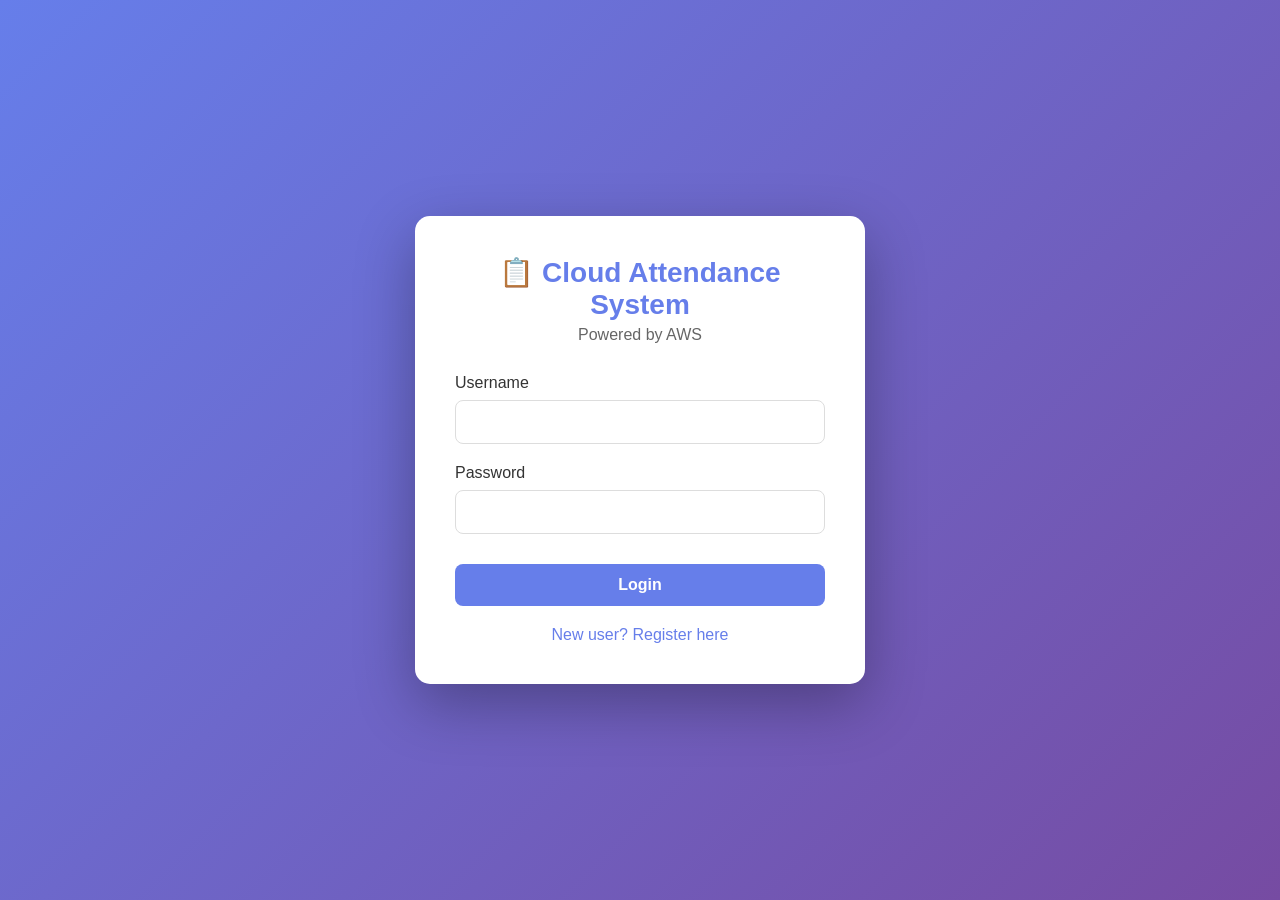
==== frontend/admin.html @ d003680c "Initial commit: Cloud Attendance System" ====
<!DOCTYPE html>
<html lang="en">
<head>
    <meta charset="UTF-8">
    <meta name="viewport" content="width=device-width, initial-scale=1.0">
    <title>Admin Dashboard - Cloud Attendance System</title>
    <link rel="stylesheet" href="style.css">
</head>
<body>
    <nav class="navbar">
        <div class="nav-brand">📋 Admin Dashboard</div>
        <div class="nav-user">
            <span id="adminName"></span>
            <button onclick="logout()" class="logout-btn">Logout</button>
        </div>
    </nav>
    
    <div class="dashboard-container">
        <div class="sidebar">
            <button onclick="showAdminSection('overview')" class="sidebar-btn">📊 Overview</button>
            <button onclick="showAdminSection('students')" class="sidebar-btn">👨‍🎓 Manage Students</button>
            <button onclick="showAdminSection('reports')" class="sidebar-btn">📄 Generate Reports</button>
            <button onclick="showAdminSection('settings')" class="sidebar-btn">⚙️ Settings</button>
        </div>
        
        <div class="main-content">
            <!-- Overview Section -->
            <div id="overviewSection" class="section">
                <h2>System Overview</h2>
                <div class="stats-cards" id="statsCards"></div>
                <div class="card">
                    <h3>Daily Attendance Trend</h3>
                    <div id="attendanceChart" class="chart-container"></div>
                </div>
                <div class="card">
                    <h3>Student Attendance Percentage</h3>
                    <div id="studentStats" class="records-table"></div>
                </div>
            </div>
            
            <!-- Manage Students Section -->
            <div id="studentsSection" class="section" style="display: none;">
                <h2>Manage Students</h2>
                <div class="card">
                    <h3>Add New Student</h3>
                    <div class="form-row">
                        <div class="input-group">
                            <label>Student ID</label>
                            <input type="text" id="newStudentId" placeholder="e.g., 23021541027">
                        </div>
                        <div class="input-group">
                            <label>Student Name</label>
                            <input type="text" id="newStudentName" placeholder="Full Name">
                        </div>
                        <div class="input-group">
                            <label>Department</label>
                            <input type="text" id="newStudentDept" placeholder="Department">
                        </div>
                        <button onclick="addStudent()" class="primary-btn">Add Student</button>
                    </div>
                </div>
                <div class="card">
                    <h3>Student List</h3>
                    <div id="studentList" class="records-table"></div>
                </div>
            </div>
            
            <!-- Reports Section -->
            <div id="reportsSection" class="section" style="display: none;">
                <h2>Generate Reports</h2>
                <div class="card">
                    <div class="input-group">
                        <label>Report Type</label>
                        <select id="reportType">
                            <option value="daily">Daily Report</option>
                            <option value="monthly">Monthly Report</option>
                        </select>
                    </div>
                    <div class="input-group">
                        <label>Date</label>
                        <input type="date" id="reportDate">
                    </div>
                    <button onclick="generateReport()" class="primary-btn">Generate Report</button>
                    <div id="reportResult" class="message"></div>
                </div>
            </div>
            
            <!-- Settings Section -->
            <div id="settingsSection" class="section" style="display: none;">
                <h2>System Settings</h2>
                <div class="card">
                    <h3>API Configuration</h3>
                    <div class="input-group">
                        <label>API Endpoint</label>
                        <input type="text" id="apiEndpoint" readonly>
                    </div>
                    <button onclick="testConnection()" class="secondary-btn">Test Connection</button>
                    <div id="connectionStatus"></div>
                </div>
            </div>
        </div>
    </div>
    
    <script src="script.js"></script>
</body>
</html>
---- frontend/style.css ----
/* Styling */
* {
    margin: 0;
    padding: 0;
    box-sizing: border-box;
}

body {
    font-family: 'Segoe UI', Tahoma, Geneva, Verdana, sans-serif;
    background: linear-gradient(135deg, #667eea 0%, #764ba2 100%);
    min-height: 100vh;
}

/* Login Styles */
.container {
    display: flex;
    justify-content: center;
    align-items: center;
    min-height: 100vh;
    padding: 20px;
}

.login-card, .register-card {
    background: white;
    border-radius: 15px;
    padding: 40px;
    width: 100%;
    max-width: 450px;
    box-shadow: 0 20px 60px rgba(0,0,0,0.3);
}

.logo {
    text-align: center;
    margin-bottom: 30px;
}

.logo h1 {
    color: #667eea;
    font-size: 28px;
}

.logo p {
    color: #666;
    margin-top: 5px;
}

.input-group {
    margin-bottom: 20px;
}

.input-group label {
    display: block;
    margin-bottom: 8px;
    color: #333;
    font-weight: 500;
}

.input-group input, .input-group select {
    width: 100%;
    padding: 12px;
    border: 1px solid #ddd;
    border-radius: 8px;
    font-size: 16px;
    transition: border-color 0.3s;
}

.input-group input:focus, .input-group select:focus {
    outline: none;
    border-color: #667eea;
}

button {
    width: 100%;
    padding: 12px;
    background: #667eea;
    color: white;
    border: none;
    border-radius: 8px;
    font-size: 16px;
    font-weight: 600;
    cursor: pointer;
    transition: background 0.3s;
    margin-top: 10px;
}

button:hover {
    background: #5a67d8;
}

.register-link {
    text-align: center;
    margin-top: 20px;
}

.register-link a {
    color: #667eea;
    text-decoration: none;
}

/* Dashboard Styles */
.navbar {
    background: white;
    padding: 15px 30px;
    display: flex;
    justify-content: space-between;
    align-items: center;
    box-shadow: 0 2px 10px rgba(0,0,0,0.1);
}

.nav-brand {
    font-size: 22px;
    font-weight: bold;
    color: #667eea;
}

.logout-btn {
    width: auto;
    padding: 8px 20px;
    background: #e53e3e;
    margin-top: 0;
    margin-left: 15px;
}

.dashboard-container {
    display: flex;
    min-height: calc(100vh - 70px);
}

.sidebar {
    width: 250px;
    background: white;
    padding: 20px;
    box-shadow: 2px 0 10px rgba(0,0,0,0.1);
}

.sidebar-btn {
    width: 100%;
    text-align: left;
    background: #f7fafc;
    color: #333;
    margin-bottom: 10px;
    padding: 12px 15px;
}

.sidebar-btn:hover {
    background: #667eea;
    color: white;
}

.main-content {
    flex: 1;
    padding: 30px;
}

.section {
    animation: fadeIn 0.3s ease;
}

@keyframes fadeIn {
    from { opacity: 0; transform: translateY(20px); }
    to { opacity: 1; transform: translateY(0); }
}

.card {
    background: white;
    border-radius: 10px;
    padding: 25px;
    margin-top: 20px;
    box-shadow: 0 2px 10px rgba(0,0,0,0.1);
}

.card h3 {
    margin-bottom: 15px;
    color: #333;
}

.primary-btn {
    width: auto;
    padding: 10px 25px;
    margin-top: 10px;
}

.records-table {
    margin-top: 20px;
    overflow-x: auto;
}

.records-table table {
    width: 100%;
    border-collapse: collapse;
}

.records-table th, .records-table td {
    padding: 12px;
    text-align: left;
    border-bottom: 1px solid #eee;
}

.records-table th {
    background: #f7fafc;
    font-weight: 600;
}

.message {
    margin-top: 15px;
    padding: 10px;
    border-radius: 5px;
}

.message.success {
    background: #c6f6d5;
    color: #22543d;
}

.message.error {
    background: #fed7d7;
    color: #742a2a;
}

.stats-grid {
    display: grid;
    grid-template-columns: repeat(auto-fit, minmax(250px, 1fr));
    gap: 20px;
    margin-top: 20px;
}

.stat-card {
    background: white;
    padding: 20px;
    border-radius: 10px;
    text-align: center;
    box-shadow: 0 2px 10px rgba(0,0,0,0.1);
}

.stat-card h3 {
    color: #667eea;
    font-size: 32px;
    margin: 10px 0;
}

.stats-cards {
    display: grid;
    grid-template-columns: repeat(auto-fit, minmax(200px, 1fr));
    gap: 20px;
    margin-bottom: 20px;
}

.form-row {
    display: grid;
    grid-template-columns: 1fr 1fr 1fr auto;
    gap: 15px;
    align-items: end;
}

@media (max-width: 768px) {
    .dashboard-container {
        flex-direction: column;
    }
    
    .sidebar {
        width: 100%;
        display: flex;
        overflow-x: auto;
    }
    
    .sidebar-btn {
        width: auto;
        margin-right: 10px;
    }
    
    .form-row {
        grid-template-columns: 1fr;
    }
}
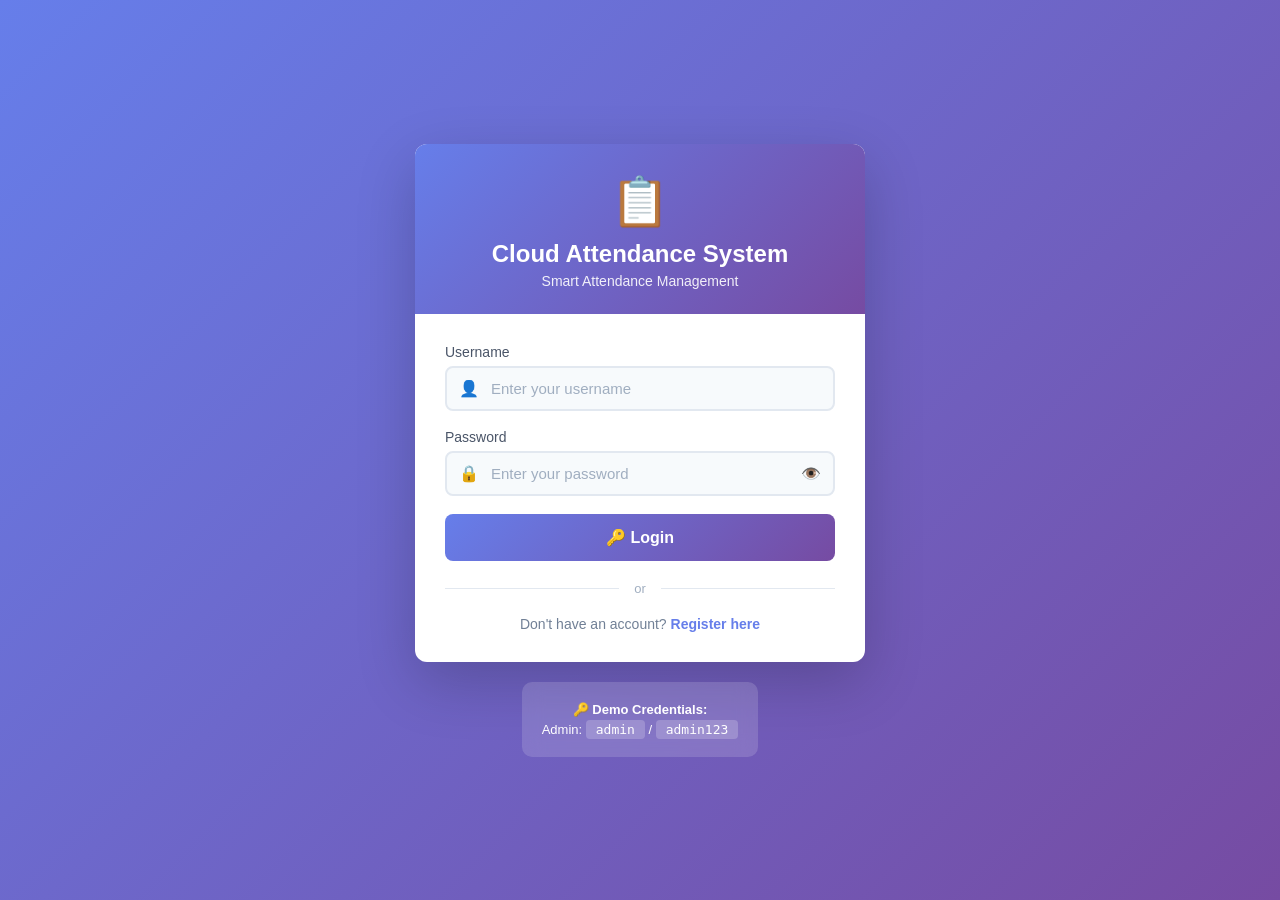
==== commit 8afd4bef: "Final production code with updated URLs and app password" ====
--- a/frontend/admin.html
+++ b/frontend/admin.html
@@ -17,87 +17,128 @@
     
     <div class="dashboard-container">
         <div class="sidebar">
-            <button onclick="showAdminSection('overview')" class="sidebar-btn">📊 Overview</button>
+            <button onclick="showAdminSection('overview')" class="sidebar-btn active">📊 Overview</button>
             <button onclick="showAdminSection('students')" class="sidebar-btn">👨‍🎓 Manage Students</button>
-            <button onclick="showAdminSection('reports')" class="sidebar-btn">📄 Generate Reports</button>
+            <button onclick="showAdminSection('credentials')" class="sidebar-btn">🔑 Generate Credentials</button>
+            <button onclick="showAdminSection('attendance')" class="sidebar-btn">📋 View Attendance</button>
+            <button onclick="showAdminSection('reports')" class="sidebar-btn">📄 Reports</button>
+            <button onclick="showAdminSection('leave')" class="sidebar-btn">📝 Leave Applications</button>
             <button onclick="showAdminSection('settings')" class="sidebar-btn">⚙️ Settings</button>
         </div>
         
         <div class="main-content">
-            <!-- Overview Section -->
+            
+            <!-- ========== OVERVIEW ========== -->
             <div id="overviewSection" class="section">
-                <h2>System Overview</h2>
-                <div class="stats-cards" id="statsCards"></div>
-                <div class="card">
-                    <h3>Daily Attendance Trend</h3>
-                    <div id="attendanceChart" class="chart-container"></div>
-                </div>
-                <div class="card">
-                    <h3>Student Attendance Percentage</h3>
-                    <div id="studentStats" class="records-table"></div>
+                <h2>📊 System Overview</h2>
+                <div class="stats-cards" id="statsCards">
+                    <div class="stat-card"><h3 id="totalStudents">0</h3><p>Total Students</p></div>
+                    <div class="stat-card"><h3 id="totalUsers">0</h3><p>Total Users</p></div>
+                    <div class="stat-card"><h3 id="totalPresent">0</h3><p>Total Present</p></div>
+                    <div class="stat-card"><h3 id="totalLeave">0</h3><p>Total Leave</p></div>
+                    <div class="stat-card"><h3 id="totalAbsent">0</h3><p>Total Absent</p></div>
+                    <div class="stat-card"><h3 id="attendancePercentage">0%</h3><p>Overall Attendance</p></div>
                 </div>
             </div>
             
-            <!-- Manage Students Section -->
+            <!-- ========== MANAGE STUDENTS ========== -->
             <div id="studentsSection" class="section" style="display: none;">
-                <h2>Manage Students</h2>
+                <h2>👨‍🎓 Manage Students</h2>
                 <div class="card">
-                    <h3>Add New Student</h3>
-                    <div class="form-row">
-                        <div class="input-group">
-                            <label>Student ID</label>
-                            <input type="text" id="newStudentId" placeholder="e.g., 23021541027">
-                        </div>
-                        <div class="input-group">
-                            <label>Student Name</label>
-                            <input type="text" id="newStudentName" placeholder="Full Name">
-                        </div>
-                        <div class="input-group">
-                            <label>Department</label>
-                            <input type="text" id="newStudentDept" placeholder="Department">
-                        </div>
-                        <button onclick="addStudent()" class="primary-btn">Add Student</button>
+                    <h3>➕ Add New Student</h3>
+                    <div class="form-grid">
+                        <div class="input-group"><label>Student ID *</label><input type="text" id="newStudentId" placeholder="e.g., 24021541027"></div>
+                        <div class="input-group"><label>Full Name *</label><input type="text" id="newStudentName" placeholder="Full Name"></div>
+                        <div class="input-group"><label>Email</label><input type="email" id="newStudentEmail" placeholder="student@example.com"></div>
+                        <div class="input-group"><label>Department</label><select id="newStudentDept"><option value="Science">Science</option><option value="Arts">Arts</option><option value="Commerce">Commerce</option><option value="Engineering">Engineering</option><option value="Medical">Medical</option><option value="Other">Other</option></select></div>
+                        <div class="input-group"><label>Branch</label><input type="text" id="newStudentBranch" placeholder="e.g., Computer Science"></div>
+                        <div class="input-group"><label>Batch/Year</label><select id="newStudentBatch"><option value="1st Year">1st Year</option><option value="2nd Year">2nd Year</option><option value="3rd Year">3rd Year</option><option value="4th Year">4th Year</option><option value="Final Year">Final Year</option></select></div>
+                        <div class="input-group"><label>Admission Year</label><input type="number" id="newStudentYear" placeholder="2024" value="2024"></div>
+                        <div class="input-group" style="display: flex; align-items: flex-end;"><button onclick="addStudent()" class="primary-btn" style="width: 100%;">➕ Add Student</button></div>
                     </div>
                 </div>
+                
                 <div class="card">
-                    <h3>Student List</h3>
+                    <h3>📋 Student List</h3>
                     <div id="studentList" class="records-table"></div>
                 </div>
             </div>
             
-            <!-- Reports Section -->
+            <!-- ========== GENERATE CREDENTIALS ========== -->
+            <div id="credentialsSection" class="section" style="display: none;">
+                <h2>🔑 Generate Student Credentials</h2>
+                <div class="card">
+                    <h3>📧 Send Login Credentials to Student</h3>
+                    <div class="form-grid">
+                        <div class="input-group"><label>Student ID *</label><input type="text" id="credStudentId" placeholder="e.g., 24021541027"></div>
+                        <div class="input-group"><label>Student Name *</label><input type="text" id="credStudentName" placeholder="Full Name"></div>
+                        <div class="input-group"><label>Student Email *</label><input type="email" id="credStudentEmail" placeholder="student@example.com"></div>
+                        <div class="input-group"><label>Department</label><select id="credStudentDept"><option value="Science">Science</option><option value="Arts">Arts</option><option value="Commerce">Commerce</option><option value="Engineering">Engineering</option><option value="Medical">Medical</option><option value="Other">Other</option></select></div>
+                        <div class="input-group"><label>Branch</label><input type="text" id="credStudentBranch" placeholder="e.g., Computer Science"></div>
+                        <div class="input-group"><label>Batch/Year</label><select id="credStudentBatch"><option value="1st Year">1st Year</option><option value="2nd Year">2nd Year</option><option value="3rd Year">3rd Year</option><option value="4th Year">4th Year</option><option value="Final Year">Final Year</option></select></div>
+                        <div class="input-group"><label>Admission Year</label><input type="number" id="credStudentYear" placeholder="2024" value="2024"></div>
+                        <div class="input-group" style="display: flex; align-items: flex-end;"><button onclick="generateStudentCredentials()" class="primary-btn" style="width: 100%;">📧 Generate & Send</button></div>
+                    </div>
+                    <div id="credentialResult" class="message" style="margin-top: 15px;"></div>
+                </div>
+            </div>
+            
+            <!-- ========== VIEW ATTENDANCE ========== -->
+            <div id="attendanceSection" class="section" style="display: none;">
+                <h2>📋 View Attendance</h2>
+                <div class="card">
+                    <h3>🔍 Filter Attendance</h3>
+                    <div class="filter-bar">
+                        <div class="input-group"><label>Student ID</label><input type="text" id="attendanceStudentId" placeholder="Enter Student ID"></div>
+                        <div class="input-group"><label>Department</label><select id="attendanceDepartment"><option value="">All</option><option value="Science">Science</option><option value="Arts">Arts</option><option value="Commerce">Commerce</option><option value="Engineering">Engineering</option><option value="Medical">Medical</option></select></div>
+                        <div class="input-group"><label>Batch</label><select id="attendanceBatch"><option value="">All</option><option value="1st Year">1st Year</option><option value="2nd Year">2nd Year</option><option value="3rd Year">3rd Year</option><option value="4th Year">4th Year</option><option value="Final Year">Final Year</option></select></div>
+                        <div class="input-group"><label>Status</label><select id="attendanceStatus"><option value="">All</option><option value="present">Present</option><option value="absent">Absent</option><option value="leave">Leave</option></select></div>
+                        <div class="input-group"><label>Start Date</label><input type="date" id="attendanceStartDate"></div>
+                        <div class="input-group"><label>End Date</label><input type="date" id="attendanceEndDate"></div>
+                        <div class="input-group" style="display: flex; align-items: flex-end;"><button onclick="viewAdminAttendance()" class="primary-btn" style="width: 100%;">🔍 Search</button></div>
+                    </div>
+                </div>
+                <div class="card"><h3>📊 Attendance Records</h3><div id="attendanceRecords" class="records-table"></div></div>
+            </div>
+            
+            <!-- ========== REPORTS ========== -->
             <div id="reportsSection" class="section" style="display: none;">
-                <h2>Generate Reports</h2>
+                <h2>📄 Generate Reports</h2>
                 <div class="card">
-                    <div class="input-group">
-                        <label>Report Type</label>
-                        <select id="reportType">
-                            <option value="daily">Daily Report</option>
-                            <option value="monthly">Monthly Report</option>
-                        </select>
+                    <h3>📊 Generate Report</h3>
+                    <div class="form-grid">
+                        <div class="input-group"><label>Report Type</label><select id="reportType"><option value="daily">Daily Report</option><option value="monthly">Monthly Report</option></select></div>
+                        <div class="input-group"><label>Date</label><input type="date" id="reportDate"></div>
+                        <div class="input-group"><label>Department (Optional)</label><select id="reportDepartment"><option value="">All Departments</option><option value="Science">Science</option><option value="Arts">Arts</option><option value="Commerce">Commerce</option><option value="Engineering">Engineering</option><option value="Medical">Medical</option></select></div>
+                        <div class="input-group"><label>Batch (Optional)</label><select id="reportBatch"><option value="">All Batches</option><option value="1st Year">1st Year</option><option value="2nd Year">2nd Year</option><option value="3rd Year">3rd Year</option><option value="4th Year">4th Year</option><option value="Final Year">Final Year</option></select></div>
+                        <div class="input-group" style="display: flex; align-items: flex-end;"><button onclick="generateReport()" class="primary-btn" style="width: 100%;">📥 Generate & Download</button></div>
                     </div>
-                    <div class="input-group">
-                        <label>Date</label>
-                        <input type="date" id="reportDate">
-                    </div>
-                    <button onclick="generateReport()" class="primary-btn">Generate Report</button>
                     <div id="reportResult" class="message"></div>
                 </div>
             </div>
             
-            <!-- Settings Section -->
+            <!-- ========== LEAVE APPLICATIONS ========== -->
+            <div id="leaveSection" class="section" style="display: none;">
+                <h2>📝 Leave Applications</h2>
+                <div class="card"><h3>📋 Pending Leave Requests</h3><div id="leaveApplications" class="records-table"></div></div>
+            </div>
+            
+            <!-- ========== SETTINGS ========== -->
             <div id="settingsSection" class="section" style="display: none;">
-                <h2>System Settings</h2>
+                <h2>⚙️ System Settings</h2>
                 <div class="card">
-                    <h3>API Configuration</h3>
-                    <div class="input-group">
-                        <label>API Endpoint</label>
-                        <input type="text" id="apiEndpoint" readonly>
-                    </div>
+                    <h3>🔗 API Configuration</h3>
+                    <div class="input-group"><label>API Endpoint</label><input type="text" id="apiEndpoint" readonly></div>
                     <button onclick="testConnection()" class="secondary-btn">Test Connection</button>
                     <div id="connectionStatus"></div>
                 </div>
+                <div class="card">
+                    <h3>📧 Email Configuration</h3>
+                    <p><strong>Admin Email:</strong> dahiyamohit764@gmail.com</p>
+                    <p><strong>Sender Email:</strong> varshadahiya708@gmail.com</p>
+                </div>
             </div>
+            
         </div>
     </div>
     
--- a/frontend/style.css
+++ b/frontend/style.css
@@ -1,274 +1,413 @@
-/* Styling */
-* {
-    margin: 0;
-    padding: 0;
-    box-sizing: border-box;
-}
+/* ============================================ */
+/* ROOT VARIABLES */
+/* ============================================ */
+:root {
+    --primary: #667eea;
+    --primary-dark: #5a67d8;
+    --secondary: #764ba2;
+    --success: #38a169;
+    --danger: #e53e3e;
+    --warning: #d69e2e;
+    --gray-50: #f7fafc;
+    --gray-100: #edf2f7;
+    --gray-200: #e2e8f0;
+    --gray-300: #cbd5e0;
+    --gray-400: #a0aec0;
+    --gray-500: #718096;
+    --gray-600: #4a5568;
+    --gray-700: #2d3748;
+    --shadow-sm: 0 1px 3px rgba(0,0,0,0.08);
+    --shadow-md: 0 4px 20px rgba(0,0,0,0.1);
+    --shadow-lg: 0 10px 40px rgba(0,0,0,0.15);
+    --shadow-xl: 0 20px 60px rgba(0,0,0,0.2);
+    --radius: 12px;
+    --transition: all 0.3s ease;
+}
+
+* { margin: 0; padding: 0; box-sizing: border-box; }
 
 body {
     font-family: 'Segoe UI', Tahoma, Geneva, Verdana, sans-serif;
-    background: linear-gradient(135deg, #667eea 0%, #764ba2 100%);
+    background: linear-gradient(135deg, var(--primary) 0%, var(--secondary) 100%);
     min-height: 100vh;
-}
-
-/* Login Styles */
+    color: var(--gray-700);
+}
+
+/* ============================================ */
+/* SCROLLBAR */
+/* ============================================ */
+::-webkit-scrollbar { width: 8px; height: 8px; }
+::-webkit-scrollbar-track { background: var(--gray-100); border-radius: 10px; }
+::-webkit-scrollbar-thumb { background: var(--primary); border-radius: 10px; }
+::-webkit-scrollbar-thumb:hover { background: var(--primary-dark); }
+
+/* ============================================ */
+/* AUTH */
+/* ============================================ */
 .container {
     display: flex;
+    flex-direction: column;
     justify-content: center;
     align-items: center;
     min-height: 100vh;
     padding: 20px;
 }
 
-.login-card, .register-card {
-    background: white;
-    border-radius: 15px;
-    padding: 40px;
+.auth-card {
+    background: white;
+    border-radius: var(--radius);
+    box-shadow: var(--shadow-xl);
     width: 100%;
     max-width: 450px;
-    box-shadow: 0 20px 60px rgba(0,0,0,0.3);
-}
-
-.logo {
+    overflow: hidden;
+    animation: slideUp 0.5s ease;
+}
+
+@keyframes slideUp {
+    from { opacity: 0; transform: translateY(30px); }
+    to { opacity: 1; transform: translateY(0); }
+}
+
+.auth-header {
+    background: linear-gradient(135deg, var(--primary) 0%, var(--secondary) 100%);
+    color: white;
+    padding: 30px 30px 25px;
     text-align: center;
-    margin-bottom: 30px;
-}
-
-.logo h1 {
-    color: #667eea;
-    font-size: 28px;
-}
-
-.logo p {
-    color: #666;
-    margin-top: 5px;
-}
-
-.input-group {
-    margin-bottom: 20px;
-}
-
-.input-group label {
-    display: block;
-    margin-bottom: 8px;
-    color: #333;
-    font-weight: 500;
-}
-
-.input-group input, .input-group select {
+}
+
+.auth-header .logo-icon { font-size: 48px; margin-bottom: 10px; display: block; }
+.auth-header h1 { font-size: 24px; margin: 0; font-weight: 700; }
+.auth-header p { margin: 5px 0 0; opacity: 0.9; font-size: 14px; }
+
+.auth-body { padding: 30px; }
+
+.input-group { margin-bottom: 18px; }
+.input-group label { display: block; margin-bottom: 6px; font-weight: 500; color: var(--gray-600); font-size: 14px; }
+
+.input-icon {
+    position: relative;
+    display: flex;
+    align-items: center;
+    background: var(--gray-50);
+    border-radius: 8px;
+    border: 2px solid var(--gray-200);
+    transition: var(--transition);
+}
+
+.input-icon:focus-within {
+    border-color: var(--primary);
+    background: white;
+    box-shadow: 0 0 0 3px rgba(102, 126, 234, 0.2);
+}
+
+.input-icon .icon { padding: 0 12px; color: var(--gray-400); font-size: 16px; }
+.input-icon input, .input-icon select {
+    flex: 1;
+    padding: 12px 12px 12px 0;
+    border: none;
+    background: transparent;
+    font-size: 15px;
+    color: var(--gray-700);
+    outline: none;
     width: 100%;
-    padding: 12px;
-    border: 1px solid #ddd;
-    border-radius: 8px;
-    font-size: 16px;
-    transition: border-color 0.3s;
-}
-
-.input-group input:focus, .input-group select:focus {
+}
+.input-icon input::placeholder { color: var(--gray-400); }
+.input-icon select { appearance: none; cursor: pointer; }
+.input-icon textarea {
+    flex: 1;
+    padding: 12px 12px 12px 0;
+    border: none;
+    background: transparent;
+    font-size: 15px;
+    color: var(--gray-700);
     outline: none;
-    border-color: #667eea;
-}
-
-button {
-    width: 100%;
-    padding: 12px;
-    background: #667eea;
-    color: white;
+    resize: vertical;
+    min-height: 80px;
+    font-family: inherit;
+}
+
+.toggle-password { background: none; border: none; padding: 0 12px; cursor: pointer; font-size: 16px; color: var(--gray-400); }
+
+.btn-primary {
+    padding: 14px 20px;
     border: none;
     border-radius: 8px;
     font-size: 16px;
     font-weight: 600;
     cursor: pointer;
-    transition: background 0.3s;
-    margin-top: 10px;
-}
-
-button:hover {
-    background: #5a67d8;
-}
-
-.register-link {
+    transition: var(--transition);
+    background: linear-gradient(135deg, var(--primary) 0%, var(--secondary) 100%);
+    color: white;
+    width: 100%;
+}
+
+.btn-primary:hover { transform: translateY(-2px); box-shadow: 0 8px 25px rgba(102, 126, 234, 0.4); }
+.btn-primary:active { transform: translateY(0); }
+.btn-secondary { background: var(--gray-200); color: var(--gray-700); padding: 10px 20px; border: none; border-radius: 8px; font-size: 14px; font-weight: 500; cursor: pointer; transition: var(--transition); }
+.btn-secondary:hover { background: var(--gray-300); }
+.btn-danger { background: var(--danger); color: white; border: none; padding: 8px 16px; border-radius: 6px; cursor: pointer; transition: var(--transition); }
+.btn-danger:hover { background: #c53030; }
+
+.auth-divider { display: flex; align-items: center; margin: 20px 0; color: var(--gray-400); font-size: 13px; }
+.auth-divider::before, .auth-divider::after { content: ''; flex: 1; height: 1px; background: var(--gray-200); }
+.auth-divider span { padding: 0 15px; }
+
+.auth-footer { text-align: center; color: var(--gray-500); font-size: 14px; }
+.auth-footer a { color: var(--primary); font-weight: 600; text-decoration: none; }
+.auth-footer a:hover { text-decoration: underline; }
+
+.alert { padding: 12px 15px; border-radius: 8px; margin-bottom: 15px; font-size: 14px; }
+.alert-error { background: #fed7d7; color: #742a2a; border: 1px solid #feb2b2; }
+.alert-success { background: #c6f6d5; color: #22543d; border: 1px solid #9ae6b4; }
+
+.demo-credentials {
+    max-width: 450px;
+    margin: 20px auto 0;
+    padding: 15px 20px;
+    background: rgba(255,255,255,0.15);
+    border-radius: 10px;
     text-align: center;
-    margin-top: 20px;
-}
-
-.register-link a {
-    color: #667eea;
-    text-decoration: none;
-}
-
-/* Dashboard Styles */
+    backdrop-filter: blur(10px);
+    color: white;
+}
+
+.demo-credentials p { margin: 5px 0; font-size: 13px; }
+.demo-credentials code { background: rgba(255,255,255,0.2); padding: 2px 10px; border-radius: 4px; font-size: 13px; }
+
+#studentFields { border-top: 1px dashed var(--gray-200); padding-top: 15px; margin-top: 5px; }
+
+/* ============================================ */
+/* NAVBAR */
+/* ============================================ */
 .navbar {
     background: white;
     padding: 15px 30px;
     display: flex;
     justify-content: space-between;
     align-items: center;
-    box-shadow: 0 2px 10px rgba(0,0,0,0.1);
-}
-
-.nav-brand {
-    font-size: 22px;
-    font-weight: bold;
-    color: #667eea;
-}
+    box-shadow: var(--shadow-sm);
+    position: sticky;
+    top: 0;
+    z-index: 100;
+}
+
+.nav-brand { font-size: 22px; font-weight: bold; color: var(--primary); display: flex; align-items: center; gap: 10px; }
+.nav-user { display: flex; align-items: center; gap: 15px; }
+.nav-user .user-name { font-weight: 600; color: var(--gray-700); }
+.nav-user .user-role { font-size: 12px; padding: 4px 12px; border-radius: 20px; background: var(--gray-100); color: var(--gray-600); }
 
 .logout-btn {
-    width: auto;
     padding: 8px 20px;
-    background: #e53e3e;
-    margin-top: 0;
-    margin-left: 15px;
-}
-
-.dashboard-container {
-    display: flex;
-    min-height: calc(100vh - 70px);
-}
+    background: var(--danger);
+    color: white;
+    border: none;
+    border-radius: 8px;
+    font-size: 14px;
+    font-weight: 600;
+    cursor: pointer;
+    transition: var(--transition);
+}
+.logout-btn:hover { background: #c53030; transform: scale(1.05); }
+
+/* ============================================ */
+/* DASHBOARD LAYOUT */
+/* ============================================ */
+.dashboard-container { display: flex; min-height: calc(100vh - 70px); }
 
 .sidebar {
-    width: 250px;
+    width: 260px;
     background: white;
     padding: 20px;
-    box-shadow: 2px 0 10px rgba(0,0,0,0.1);
+    box-shadow: 2px 0 10px rgba(0,0,0,0.05);
+    overflow-y: auto;
+    flex-shrink: 0;
 }
 
 .sidebar-btn {
     width: 100%;
     text-align: left;
-    background: #f7fafc;
-    color: #333;
-    margin-bottom: 10px;
-    padding: 12px 15px;
-}
-
-.sidebar-btn:hover {
-    background: #667eea;
-    color: white;
-}
-
-.main-content {
-    flex: 1;
-    padding: 30px;
-}
-
-.section {
-    animation: fadeIn 0.3s ease;
-}
-
-@keyframes fadeIn {
-    from { opacity: 0; transform: translateY(20px); }
-    to { opacity: 1; transform: translateY(0); }
-}
-
+    background: transparent;
+    color: var(--gray-600);
+    border: none;
+    padding: 12px 16px;
+    border-radius: 8px;
+    font-size: 15px;
+    font-weight: 500;
+    cursor: pointer;
+    transition: var(--transition);
+    margin-bottom: 5px;
+    display: flex;
+    align-items: center;
+    gap: 12px;
+}
+
+.sidebar-btn:hover { background: var(--gray-100); color: var(--primary); }
+.sidebar-btn.active { background: var(--primary); color: white; box-shadow: 0 4px 15px rgba(102, 126, 234, 0.3); }
+
+.main-content { flex: 1; padding: 30px; overflow-y: auto; }
+.section { animation: fadeIn 0.3s ease; }
+@keyframes fadeIn { from { opacity: 0; transform: translateY(20px); } to { opacity: 1; transform: translateY(0); } }
+.section h2 { color: white; margin-bottom: 20px; font-size: 28px; text-shadow: 0 2px 4px rgba(0,0,0,0.1); }
+
+/* ============================================ */
+/* CARDS */
+/* ============================================ */
 .card {
     background: white;
-    border-radius: 10px;
+    border-radius: var(--radius);
     padding: 25px;
     margin-top: 20px;
-    box-shadow: 0 2px 10px rgba(0,0,0,0.1);
-}
-
-.card h3 {
-    margin-bottom: 15px;
-    color: #333;
-}
-
-.primary-btn {
-    width: auto;
-    padding: 10px 25px;
-    margin-top: 10px;
-}
-
-.records-table {
-    margin-top: 20px;
-    overflow-x: auto;
-}
-
-.records-table table {
-    width: 100%;
-    border-collapse: collapse;
-}
-
-.records-table th, .records-table td {
-    padding: 12px;
-    text-align: left;
-    border-bottom: 1px solid #eee;
-}
-
-.records-table th {
-    background: #f7fafc;
-    font-weight: 600;
-}
-
-.message {
-    margin-top: 15px;
-    padding: 10px;
-    border-radius: 5px;
-}
-
-.message.success {
-    background: #c6f6d5;
-    color: #22543d;
-}
-
-.message.error {
-    background: #fed7d7;
-    color: #742a2a;
-}
+    box-shadow: var(--shadow-md);
+    transition: var(--transition);
+}
+.card:hover { box-shadow: var(--shadow-lg); }
+.card h3 { margin-bottom: 15px; color: var(--gray-700); font-size: 18px; display: flex; align-items: center; gap: 10px; }
+
+/* ============================================ */
+/* STATS CARDS */
+/* ============================================ */
+.stats-cards {
+    display: grid;
+    grid-template-columns: repeat(auto-fit, minmax(150px, 1fr));
+    gap: 15px;
+    margin-bottom: 20px;
+}
+
+.stat-card {
+    background: white;
+    padding: 20px;
+    border-radius: var(--radius);
+    text-align: center;
+    box-shadow: var(--shadow-sm);
+    transition: var(--transition);
+    border-left: 4px solid var(--primary);
+}
+.stat-card:hover { transform: translateY(-4px); box-shadow: var(--shadow-md); }
+.stat-card h3 { color: var(--primary); font-size: 32px; margin: 10px 0 5px; font-weight: 700; }
+.stat-card p { color: var(--gray-500); font-size: 14px; margin: 0; }
 
 .stats-grid {
-    display: grid;
-    grid-template-columns: repeat(auto-fit, minmax(250px, 1fr));
-    gap: 20px;
-    margin-top: 20px;
-}
-
-.stat-card {
-    background: white;
-    padding: 20px;
-    border-radius: 10px;
-    text-align: center;
-    box-shadow: 0 2px 10px rgba(0,0,0,0.1);
-}
-
-.stat-card h3 {
-    color: #667eea;
-    font-size: 32px;
-    margin: 10px 0;
-}
-
-.stats-cards {
     display: grid;
     grid-template-columns: repeat(auto-fit, minmax(200px, 1fr));
     gap: 20px;
-    margin-bottom: 20px;
-}
-
-.form-row {
+    margin-top: 20px;
+}
+
+/* ============================================ */
+/* FORMS */
+/* ============================================ */
+.form-grid { display: grid; grid-template-columns: repeat(auto-fill, minmax(250px, 1fr)); gap: 15px; }
+.filter-bar { display: flex; flex-wrap: wrap; gap: 10px; margin-bottom: 15px; align-items: flex-end; }
+.filter-bar .input-group { margin-bottom: 0; flex: 1; min-width: 150px; }
+.filter-bar .input-group label { font-size: 12px; margin-bottom: 3px; }
+
+/* ============================================ */
+/* ATTENDANCE BUTTONS */
+/* ============================================ */
+.attendance-options { display: flex; gap: 15px; margin-top: 10px; }
+.attendance-btn {
+    flex: 1;
+    padding: 15px 20px;
+    border: none;
+    border-radius: 8px;
+    font-size: 18px;
+    font-weight: 600;
+    cursor: pointer;
+    transition: var(--transition);
+}
+.attendance-btn:hover { transform: scale(1.03); box-shadow: var(--shadow-md); }
+.present-btn { background: #c6f6d5; color: #22543d; }
+.present-btn:hover { background: #9ae6b4; }
+.leave-btn { background: #feebc8; color: #744210; }
+.leave-btn:hover { background: #fbd38d; }
+
+/* ============================================ */
+/* STATUS BADGES */
+/* ============================================ */
+.status-badge { display: inline-block; padding: 4px 14px; border-radius: 20px; font-weight: 600; font-size: 13px; }
+.status-present { background: #c6f6d5; color: #22543d; }
+.status-absent { background: #fed7d7; color: #742a2a; }
+.status-leave { background: #feebc8; color: #744210; }
+.status-pending { background: #fefcbf; color: #744210; }
+
+/* ============================================ */
+/* PROFILE */
+/* ============================================ */
+.profile-grid {
     display: grid;
-    grid-template-columns: 1fr 1fr 1fr auto;
+    grid-template-columns: repeat(auto-fill, minmax(220px, 1fr));
     gap: 15px;
-    align-items: end;
-}
-
+}
+.profile-item { padding: 12px 16px; background: var(--gray-50); border-radius: 8px; }
+.profile-item label { display: block; font-size: 12px; color: var(--gray-500); margin-bottom: 4px; font-weight: 500; text-transform: uppercase; letter-spacing: 0.5px; }
+.profile-item span { font-size: 16px; font-weight: 600; color: var(--gray-700); }
+
+/* ============================================ */
+/* TABLE */
+/* ============================================ */
+.records-table { margin-top: 15px; overflow-x: auto; }
+.records-table table { width: 100%; border-collapse: collapse; font-size: 14px; }
+.records-table th {
+    background: var(--gray-50);
+    color: var(--gray-600);
+    font-weight: 600;
+    padding: 12px 15px;
+    text-align: left;
+    border-bottom: 2px solid var(--gray-200);
+    white-space: nowrap;
+}
+.records-table td { padding: 10px 15px; border-bottom: 1px solid var(--gray-100); color: var(--gray-700); }
+.records-table tr:hover td { background: var(--gray-50); }
+
+/* ============================================ */
+/* MESSAGES */
+/* ============================================ */
+.message {
+    margin-top: 15px;
+    padding: 12px 16px;
+    border-radius: 8px;
+    font-size: 14px;
+}
+.message.success { background: #c6f6d5; color: #22543d; border: 1px solid #9ae6b4; }
+.message.error { background: #fed7d7; color: #742a2a; border: 1px solid #feb2b2; }
+
+/* ============================================ */
+/* TODAY STATUS */
+/* ============================================ */
+.today-status { padding: 15px; border-radius: 8px; background: var(--gray-50); text-align: center; }
+.today-status .status-badge { font-size: 18px; padding: 8px 25px; }
+
+/* ============================================ */
+/* RESPONSIVE */
+/* ============================================ */
 @media (max-width: 768px) {
-    .dashboard-container {
-        flex-direction: column;
-    }
-    
+    .dashboard-container { flex-direction: column; }
     .sidebar {
         width: 100%;
         display: flex;
         overflow-x: auto;
+        padding: 10px 15px;
+        gap: 8px;
     }
-    
-    .sidebar-btn {
-        width: auto;
-        margin-right: 10px;
-    }
-    
-    .form-row {
-        grid-template-columns: 1fr;
-    }
+    .sidebar-btn { width: auto; white-space: nowrap; padding: 10px 16px; font-size: 13px; margin-bottom: 0; }
+    .main-content { padding: 15px; }
+    .section h2 { font-size: 22px; }
+    .navbar { flex-direction: column; gap: 10px; padding: 12px 20px; }
+    .nav-user { width: 100%; justify-content: center; flex-wrap: wrap; }
+    .form-grid { grid-template-columns: 1fr; }
+    .filter-bar { flex-direction: column; }
+    .filter-bar .input-group { min-width: 100%; }
+    .profile-grid { grid-template-columns: 1fr 1fr; }
+    .stats-cards { grid-template-columns: repeat(auto-fit, minmax(130px, 1fr)); }
+    .stats-grid { grid-template-columns: 1fr 1fr; }
+    .attendance-options { flex-direction: column; }
+}
+
+@media (max-width: 480px) {
+    .profile-grid { grid-template-columns: 1fr; }
+    .stats-cards { grid-template-columns: 1fr 1fr; }
+    .stats-grid { grid-template-columns: 1fr; }
+    .auth-header h1 { font-size: 20px; }
+    .auth-body { padding: 20px; }
+    .card { padding: 15px; }
 }
